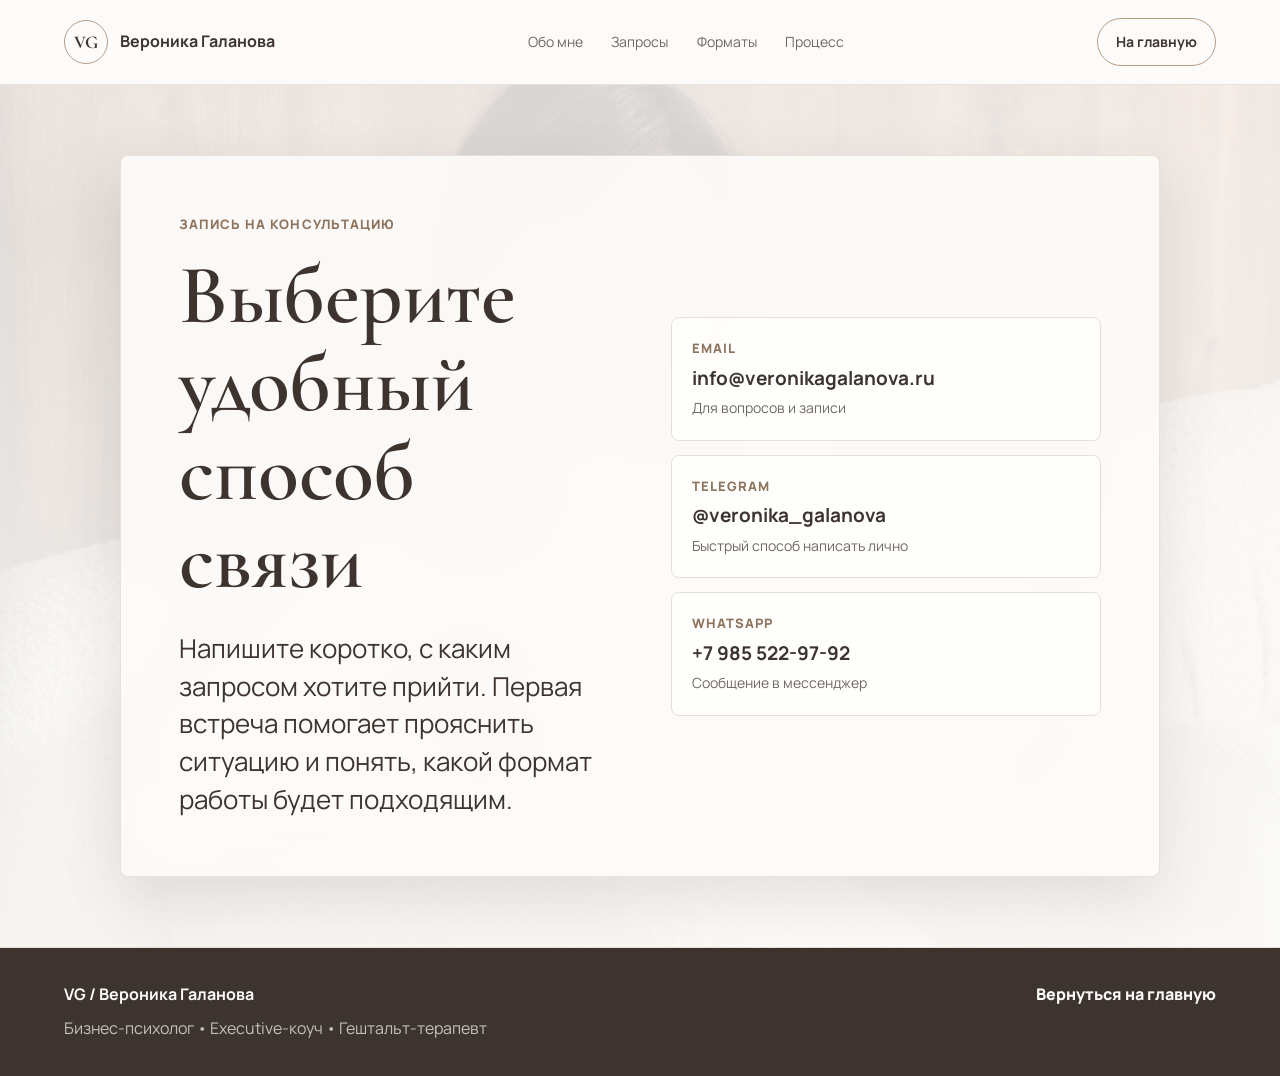
==== contacts.html @ 29ae73e6 "Add contact landing page" ====
<!doctype html>
<html lang="ru">
  <head>
    <meta charset="utf-8" />
    <meta name="viewport" content="width=device-width, initial-scale=1" />
    <meta
      name="description"
      content="Контакты Вероники Галановой: запись на консультацию через email, Telegram или WhatsApp."
    />
    <title>Записаться на консультацию | Вероника Галанова</title>
    <link rel="preconnect" href="https://fonts.googleapis.com" />
    <link rel="preconnect" href="https://fonts.gstatic.com" crossorigin />
    <link
      href="https://fonts.googleapis.com/css2?family=Cormorant+Garamond:wght@500;600;700&family=Manrope:wght@400;500;600;700&display=swap"
      rel="stylesheet"
    />
    <link rel="stylesheet" href="styles.css" />
  </head>
  <body>
    <header class="site-header">
      <a class="brand" href="index.html" aria-label="Вероника Галанова">
        <span class="brand-mark">VG</span>
        <span>Вероника Галанова</span>
      </a>
      <nav class="nav" aria-label="Основная навигация">
        <a href="index.html#about">Обо мне</a>
        <a href="index.html#requests">Запросы</a>
        <a href="index.html#formats">Форматы</a>
        <a href="index.html#process">Процесс</a>
      </nav>
      <a class="header-cta" href="index.html">На главную</a>
    </header>

    <main>
      <section class="contact-page">
        <div class="contact-panel">
          <div>
            <p class="eyebrow">Запись на консультацию</p>
            <h1>Выберите удобный способ связи</h1>
            <p class="hero-lead">
              Напишите коротко, с каким запросом хотите прийти. Первая встреча помогает
              прояснить ситуацию и понять, какой формат работы будет подходящим.
            </p>
          </div>

          <div class="contact-methods" aria-label="Способы связи">
            <a class="contact-method" href="mailto:info@veronikagalanova.ru" target="_blank" rel="noopener">
              <span>Email</span>
              <strong>info@veronikagalanova.ru</strong>
              <small>Для вопросов и записи</small>
            </a>
            <a class="contact-method" href="https://t.me/veronika_galanova" target="_blank" rel="noopener">
              <span>Telegram</span>
              <strong>@veronika_galanova</strong>
              <small>Быстрый способ написать лично</small>
            </a>
            <a class="contact-method" href="https://wa.me/79855229792" target="_blank" rel="noopener">
              <span>WhatsApp</span>
              <strong>+7 985 522-97-92</strong>
              <small>Сообщение в мессенджер</small>
            </a>
          </div>
        </div>
      </section>
    </main>

    <footer class="footer">
      <div>
        <strong>VG / Вероника Галанова</strong>
        <p>Бизнес-психолог • Executive-коуч • Гештальт-терапевт</p>
      </div>
      <a href="index.html">Вернуться на главную</a>
    </footer>
  </body>
</html>
---- styles.css ----
:root {
  --milk: #f7f5f2;
  --warm-white: #fcfbf9;
  --coffee: #b89c84;
  --coffee-dark: #8f745d;
  --chocolate: #3e342f;
  --graphite: #2b2b2b;
  --muted: #706964;
  --line: #e6ded7;
  --shadow: 0 22px 60px rgba(62, 52, 47, 0.12);
}

* {
  box-sizing: border-box;
}

html {
  scroll-behavior: smooth;
}

body {
  margin: 0;
  background: var(--warm-white);
  color: var(--graphite);
  font-family: "Manrope", Arial, sans-serif;
  line-height: 1.6;
}

img {
  display: block;
  max-width: 100%;
}

a {
  color: inherit;
  text-decoration: none;
}

.site-header {
  position: sticky;
  top: 0;
  z-index: 20;
  display: flex;
  align-items: center;
  justify-content: space-between;
  gap: 24px;
  padding: 18px clamp(20px, 5vw, 72px);
  background: rgba(252, 251, 249, 0.9);
  border-bottom: 1px solid rgba(230, 222, 215, 0.85);
  backdrop-filter: blur(18px);
}

.brand {
  display: inline-flex;
  align-items: center;
  gap: 12px;
  font-weight: 700;
  color: var(--chocolate);
  white-space: nowrap;
}

.brand-mark {
  display: grid;
  width: 44px;
  height: 44px;
  place-items: center;
  border: 1px solid var(--coffee);
  border-radius: 50%;
  font-family: "Cormorant Garamond", serif;
  font-size: 18px;
  letter-spacing: 0;
}

.nav {
  display: flex;
  align-items: center;
  gap: clamp(16px, 2.2vw, 34px);
  color: var(--muted);
  font-size: 14px;
}

.nav a,
.footer a {
  transition: color 0.2s ease;
}

.nav a:hover,
.footer a:hover {
  color: var(--coffee-dark);
}

.header-cta {
  padding: 12px 18px;
  border: 1px solid var(--coffee);
  border-radius: 999px;
  color: var(--chocolate);
  font-size: 14px;
  font-weight: 700;
  white-space: nowrap;
  transition: background 0.2s ease, color 0.2s ease;
}

.header-cta:hover {
  background: var(--chocolate);
  color: var(--warm-white);
}

.section {
  width: min(1180px, calc(100% - 40px));
  margin: 0 auto;
  padding: 88px 0;
}

.hero {
  display: grid;
  grid-template-columns: minmax(0, 1fr) minmax(360px, 520px);
  gap: clamp(36px, 6vw, 82px);
  align-items: center;
  min-height: calc(100vh - 82px);
  padding-top: 56px;
}

.eyebrow {
  margin: 0 0 16px;
  color: var(--coffee-dark);
  font-size: 13px;
  font-weight: 800;
  letter-spacing: 0.08em;
  text-transform: uppercase;
}

h1,
h2,
h3 {
  margin: 0;
  color: var(--chocolate);
  font-family: "Cormorant Garamond", Georgia, serif;
  line-height: 1.05;
  letter-spacing: 0;
}

h1 {
  max-width: 720px;
  font-size: clamp(58px, 8vw, 112px);
  font-weight: 600;
}

h2 {
  max-width: 780px;
  font-size: clamp(38px, 5vw, 64px);
  font-weight: 600;
}

h3 {
  font-size: 28px;
  font-weight: 600;
}

p {
  color: var(--muted);
}

.hero-lead {
  max-width: 640px;
  margin: 26px 0 0;
  color: var(--chocolate);
  font-size: clamp(19px, 2.3vw, 26px);
  line-height: 1.45;
}

.hero-actions,
.contact-actions {
  display: flex;
  flex-wrap: wrap;
  gap: 12px;
  margin-top: 34px;
}

.button {
  display: inline-flex;
  min-height: 52px;
  align-items: center;
  justify-content: center;
  border-radius: 999px;
  padding: 14px 22px;
  font-size: 15px;
  font-weight: 800;
  transition: transform 0.2s ease, background 0.2s ease, border-color 0.2s ease;
}

.button:hover {
  transform: translateY(-2px);
}

.button.primary {
  background: var(--chocolate);
  color: var(--warm-white);
}

.button.secondary {
  border: 1px solid var(--line);
  background: rgba(255, 255, 255, 0.54);
  color: var(--chocolate);
}

.directions {
  display: grid;
  grid-template-columns: repeat(2, minmax(0, 1fr));
  gap: 12px 18px;
  margin: 42px 0 0;
  padding: 0;
  list-style: none;
  color: var(--muted);
  font-size: 14px;
}

.directions li {
  position: relative;
  padding-left: 20px;
}

.directions li::before {
  position: absolute;
  top: 10px;
  left: 0;
  width: 7px;
  height: 7px;
  border-radius: 50%;
  background: var(--coffee);
  content: "";
}

.hero-photo,
.portrait-card,
.media-strip img {
  overflow: hidden;
  border-radius: 8px;
  background: var(--milk);
  box-shadow: var(--shadow);
}

.hero-photo img {
  width: 100%;
  height: min(72vh, 760px);
  object-fit: cover;
  object-position: 50% 45%;
}

.split {
  display: grid;
  grid-template-columns: minmax(320px, 430px) minmax(0, 1fr);
  gap: clamp(36px, 7vw, 90px);
  align-items: center;
}

.portrait-card img {
  width: 100%;
  height: 570px;
  object-fit: cover;
  object-position: center;
}

.portrait-card.wide img {
  object-position: center top;
}

.section-copy p {
  max-width: 690px;
  margin: 24px 0 0;
  font-size: 18px;
}

.section-heading {
  display: grid;
  gap: 0;
  margin-bottom: 38px;
}

.card-grid {
  display: grid;
  grid-template-columns: repeat(3, minmax(0, 1fr));
  gap: 16px;
}

.card,
.services article,
.steps article,
.faq details {
  border: 1px solid var(--line);
  border-radius: 8px;
  background: rgba(255, 255, 255, 0.66);
}

.card {
  min-height: 210px;
  padding: 28px;
}

.card p,
.services p,
.steps p {
  margin: 16px 0 0;
}

.muted {
  width: 100%;
  max-width: none;
  padding-right: max(20px, calc((100vw - 1180px) / 2));
  padding-left: max(20px, calc((100vw - 1180px) / 2));
  background: var(--milk);
}

.services {
  display: grid;
  grid-template-columns: repeat(4, minmax(0, 1fr));
  gap: 14px;
}

.services article {
  padding: 26px;
}

.services span,
.steps span {
  display: inline-flex;
  width: 38px;
  height: 38px;
  align-items: center;
  justify-content: center;
  margin-bottom: 26px;
  border-radius: 50%;
  background: #efe5dd;
  color: var(--coffee-dark);
  font-weight: 800;
}

.services h3,
.steps h3 {
  font-size: 25px;
}

.steps {
  display: grid;
  grid-template-columns: repeat(4, minmax(0, 1fr));
  gap: 16px;
}

.steps article {
  padding: 26px;
}

.expertise {
  grid-template-columns: minmax(0, 1fr) minmax(320px, 430px);
}

.trust-list {
  display: flex;
  flex-wrap: wrap;
  gap: 10px;
  margin-top: 30px;
}

.trust-list span {
  border: 1px solid var(--line);
  border-radius: 999px;
  padding: 10px 14px;
  color: var(--chocolate);
  font-size: 14px;
  font-weight: 700;
}

.media-strip {
  display: grid;
  grid-template-columns: minmax(320px, 480px) minmax(0, 1fr);
  gap: clamp(32px, 6vw, 76px);
  align-items: center;
  padding-top: 20px;
}

.media-strip img {
  width: 100%;
  height: 430px;
  object-fit: cover;
}

.media-strip p {
  max-width: 650px;
  font-size: 18px;
}

.faq {
  max-width: 900px;
}

.faq details {
  padding: 0 24px;
}

.faq details + details {
  margin-top: 12px;
}

.faq summary {
  cursor: pointer;
  padding: 22px 0;
  color: var(--chocolate);
  font-size: 18px;
  font-weight: 800;
}

.faq details p {
  margin: 0;
  padding: 0 0 22px;
}

.final-cta {
  max-width: 980px;
  text-align: center;
}

.final-cta h2 {
  margin: 0 auto;
}

.final-cta p {
  max-width: 650px;
  margin: 24px auto 0;
  font-size: 18px;
}

.contact-actions {
  justify-content: center;
}

.footer {
  display: flex;
  justify-content: space-between;
  gap: 24px;
  padding: 34px clamp(20px, 5vw, 72px);
  border-top: 1px solid var(--line);
  background: var(--chocolate);
  color: var(--warm-white);
}

.footer p {
  margin: 8px 0 0;
  color: rgba(252, 251, 249, 0.7);
}

.footer a {
  color: var(--warm-white);
  font-weight: 800;
}

.contact-page {
  display: grid;
  min-height: calc(100vh - 82px);
  place-items: center;
  padding: 70px 20px;
  background:
    linear-gradient(rgba(252, 251, 249, 0.84), rgba(252, 251, 249, 0.96)),
    url("assets/hero-white-sofa.jpeg") center / cover;
}

.contact-panel {
  display: grid;
  width: min(1040px, 100%);
  grid-template-columns: minmax(0, 1fr) minmax(320px, 430px);
  gap: clamp(32px, 6vw, 72px);
  align-items: center;
  border: 1px solid rgba(230, 222, 215, 0.9);
  border-radius: 8px;
  padding: clamp(28px, 5vw, 58px);
  background: rgba(252, 251, 249, 0.92);
  box-shadow: var(--shadow);
  backdrop-filter: blur(16px);
}

.contact-panel h1 {
  font-size: clamp(50px, 7vw, 84px);
}

.contact-methods {
  display: grid;
  gap: 14px;
}

.contact-method {
  display: grid;
  gap: 4px;
  border: 1px solid var(--line);
  border-radius: 8px;
  padding: 20px;
  background: rgba(255, 255, 255, 0.68);
  transition: transform 0.2s ease, border-color 0.2s ease, background 0.2s ease;
}

.contact-method:hover {
  transform: translateY(-2px);
  border-color: var(--coffee);
  background: var(--warm-white);
}

.contact-method span {
  color: var(--coffee-dark);
  font-size: 13px;
  font-weight: 800;
  letter-spacing: 0.08em;
  text-transform: uppercase;
}

.contact-method strong {
  color: var(--chocolate);
  font-size: 19px;
}

.contact-method small {
  color: var(--muted);
  font-size: 14px;
}

@media (max-width: 980px) {
  .site-header {
    align-items: flex-start;
    flex-wrap: wrap;
  }

  .nav {
    order: 3;
    width: 100%;
    overflow-x: auto;
    padding-bottom: 2px;
  }

  .hero,
  .split,
  .expertise,
  .contact-panel,
  .media-strip {
    grid-template-columns: 1fr;
  }

  .hero {
    min-height: auto;
  }

  .hero-photo {
    order: -1;
  }

  .hero-photo img {
    height: 620px;
  }

  .card-grid,
  .services,
  .steps {
    grid-template-columns: repeat(2, minmax(0, 1fr));
  }
}

@media (max-width: 640px) {
  .site-header {
    padding: 14px 18px;
  }

  .brand span:last-child,
  .header-cta {
    display: none;
  }

  .section {
    width: min(100% - 28px, 1180px);
    padding: 62px 0;
  }

  .muted {
    width: 100%;
    padding-right: 14px;
    padding-left: 14px;
  }

  h1 {
    font-size: 56px;
  }

  h2 {
    font-size: 39px;
  }

  .hero-photo img,
  .portrait-card img,
  .media-strip img {
    height: 460px;
  }

  .hero-actions,
  .contact-actions,
  .directions,
  .card-grid,
  .services,
  .steps {
    grid-template-columns: 1fr;
  }

  .button {
    width: 100%;
  }

  .card {
    min-height: 0;
    padding: 24px;
  }

  .footer {
    display: block;
  }

  .footer a {
    display: inline-flex;
    margin-top: 18px;
  }
}
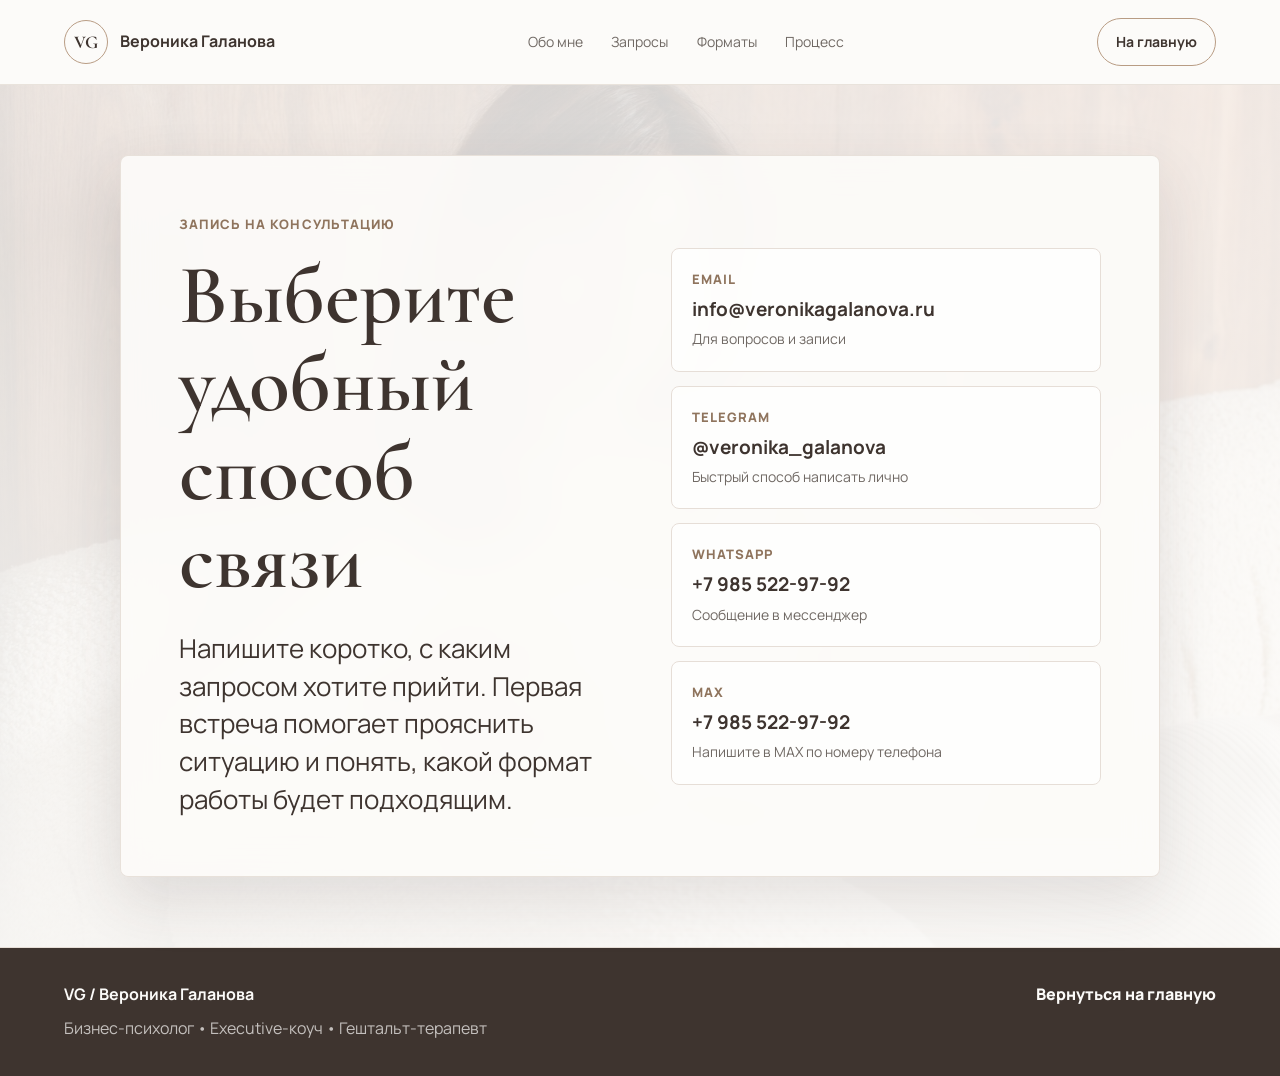
==== commit 7c224f0a: "Add MAX contact option" ====
--- a/contacts.html
+++ b/contacts.html
@@ -59,6 +59,11 @@
               <strong>+7 985 522-97-92</strong>
               <small>Сообщение в мессенджер</small>
             </a>
+            <a class="contact-method" href="https://max.ru/" target="_blank" rel="noopener">
+              <span>MAX</span>
+              <strong>+7 985 522-97-92</strong>
+              <small>Напишите в MAX по номеру телефона</small>
+            </a>
           </div>
         </div>
       </section>
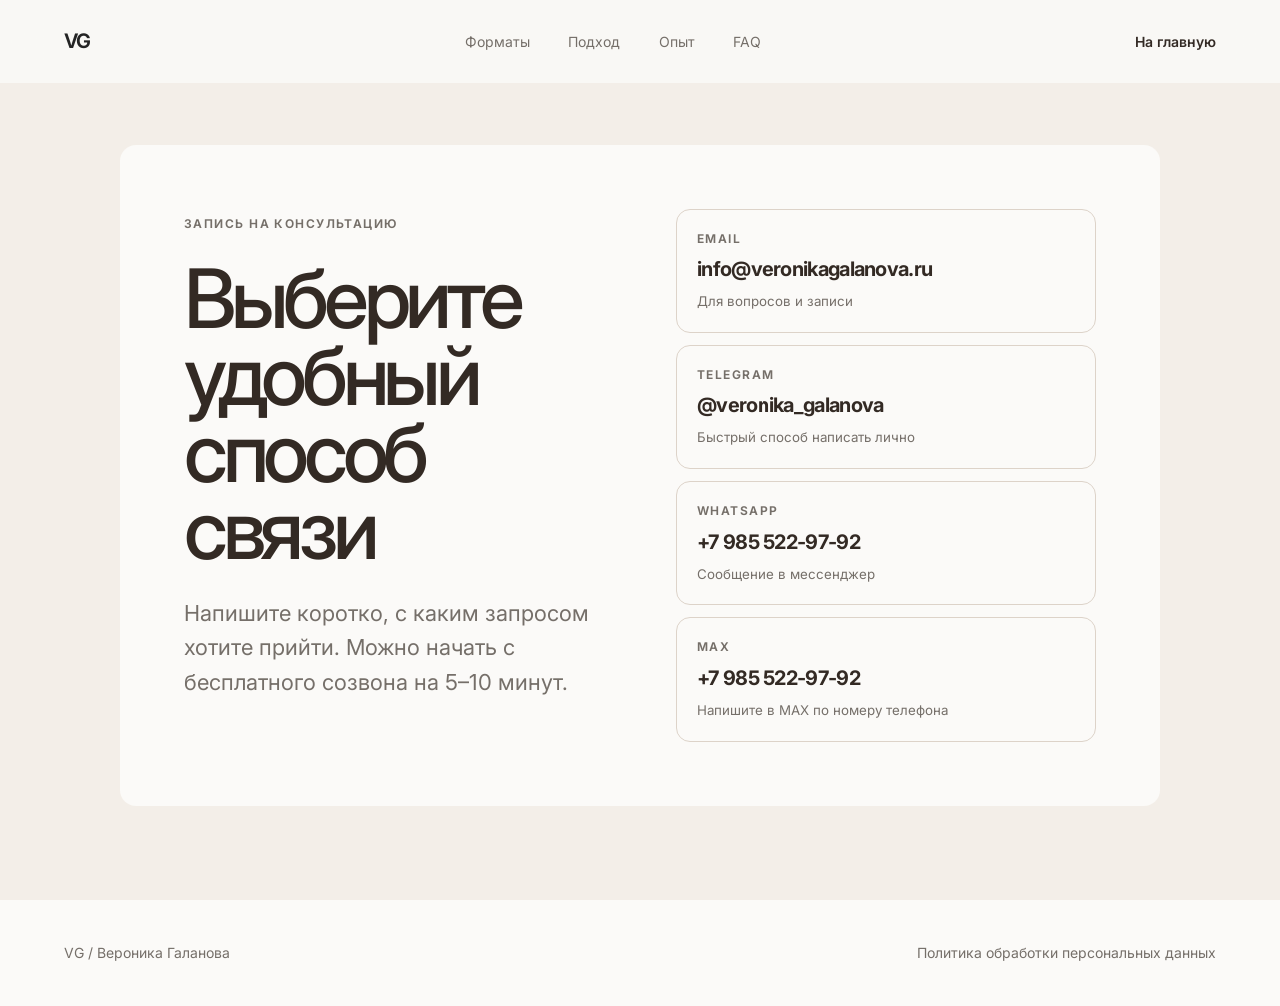
==== commit b4b1a646: "Redesign personal practice website" ====
--- a/contacts.html
+++ b/contacts.html
@@ -3,78 +3,61 @@
   <head>
     <meta charset="utf-8" />
     <meta name="viewport" content="width=device-width, initial-scale=1" />
-    <meta
-      name="description"
-      content="Контакты Вероники Галановой: запись на консультацию через email, Telegram или WhatsApp."
-    />
-    <title>Записаться на консультацию | Вероника Галанова</title>
+    <meta name="description" content="Запись на консультацию к Веронике Галановой." />
+    <title>Контакты | Вероника Галанова</title>
     <link rel="preconnect" href="https://fonts.googleapis.com" />
     <link rel="preconnect" href="https://fonts.gstatic.com" crossorigin />
-    <link
-      href="https://fonts.googleapis.com/css2?family=Cormorant+Garamond:wght@500;600;700&family=Manrope:wght@400;500;600;700&display=swap"
-      rel="stylesheet"
-    />
+    <link href="https://fonts.googleapis.com/css2?family=Inter:wght@400;450;500;600;700&display=swap" rel="stylesheet" />
     <link rel="stylesheet" href="styles.css" />
   </head>
   <body>
     <header class="site-header">
-      <a class="brand" href="index.html" aria-label="Вероника Галанова">
-        <span class="brand-mark">VG</span>
-        <span>Вероника Галанова</span>
-      </a>
-      <nav class="nav" aria-label="Основная навигация">
-        <a href="index.html#about">Обо мне</a>
-        <a href="index.html#requests">Запросы</a>
+      <a class="logo" href="index.html" aria-label="Вероника Галанова">VG</a>
+      <nav class="nav" aria-label="Навигация">
         <a href="index.html#formats">Форматы</a>
-        <a href="index.html#process">Процесс</a>
+        <a href="index.html#approach">Подход</a>
+        <a href="index.html#experience">Опыт</a>
+        <a href="index.html#faq">FAQ</a>
       </nav>
-      <a class="header-cta" href="index.html">На главную</a>
+      <a class="small-link" href="index.html">На главную</a>
     </header>
 
-    <main>
-      <section class="contact-page">
-        <div class="contact-panel">
-          <div>
-            <p class="eyebrow">Запись на консультацию</p>
-            <h1>Выберите удобный способ связи</h1>
-            <p class="hero-lead">
-              Напишите коротко, с каким запросом хотите прийти. Первая встреча помогает
-              прояснить ситуацию и понять, какой формат работы будет подходящим.
-            </p>
-          </div>
+    <main class="contact-page">
+      <section class="contact-panel">
+        <div>
+          <p class="overline">Запись на консультацию</p>
+          <h1>Выберите удобный способ связи</h1>
+          <p class="lead">Напишите коротко, с каким запросом хотите прийти. Можно начать с бесплатного созвона на 5–10 минут.</p>
+        </div>
 
-          <div class="contact-methods" aria-label="Способы связи">
-            <a class="contact-method" href="mailto:info@veronikagalanova.ru" target="_blank" rel="noopener">
-              <span>Email</span>
-              <strong>info@veronikagalanova.ru</strong>
-              <small>Для вопросов и записи</small>
-            </a>
-            <a class="contact-method" href="https://t.me/veronika_galanova" target="_blank" rel="noopener">
-              <span>Telegram</span>
-              <strong>@veronika_galanova</strong>
-              <small>Быстрый способ написать лично</small>
-            </a>
-            <a class="contact-method" href="https://wa.me/79855229792" target="_blank" rel="noopener">
-              <span>WhatsApp</span>
-              <strong>+7 985 522-97-92</strong>
-              <small>Сообщение в мессенджер</small>
-            </a>
-            <a class="contact-method" href="https://max.ru/" target="_blank" rel="noopener">
-              <span>MAX</span>
-              <strong>+7 985 522-97-92</strong>
-              <small>Напишите в MAX по номеру телефона</small>
-            </a>
-          </div>
+        <div class="contact-methods" aria-label="Способы связи">
+          <a class="contact-method" href="mailto:info@veronikagalanova.ru" target="_blank" rel="noopener">
+            <span>Email</span>
+            <strong>info@veronikagalanova.ru</strong>
+            <small>Для вопросов и записи</small>
+          </a>
+          <a class="contact-method" href="https://t.me/veronika_galanova" target="_blank" rel="noopener">
+            <span>Telegram</span>
+            <strong>@veronika_galanova</strong>
+            <small>Быстрый способ написать лично</small>
+          </a>
+          <a class="contact-method" href="https://wa.me/79855229792" target="_blank" rel="noopener">
+            <span>WhatsApp</span>
+            <strong>+7 985 522-97-92</strong>
+            <small>Сообщение в мессенджер</small>
+          </a>
+          <a class="contact-method" href="https://max.ru/" target="_blank" rel="noopener">
+            <span>MAX</span>
+            <strong>+7 985 522-97-92</strong>
+            <small>Напишите в MAX по номеру телефона</small>
+          </a>
         </div>
       </section>
     </main>
 
     <footer class="footer">
-      <div>
-        <strong>VG / Вероника Галанова</strong>
-        <p>Бизнес-психолог • Executive-коуч • Гештальт-терапевт</p>
-      </div>
-      <a href="index.html">Вернуться на главную</a>
+      <div>VG / Вероника Галанова</div>
+      <a href="privacy.html">Политика обработки персональных данных</a>
     </footer>
   </body>
 </html>
--- a/styles.css
+++ b/styles.css
@@ -1,13 +1,13 @@
 :root {
-  --milk: #f7f5f2;
-  --warm-white: #fcfbf9;
-  --coffee: #b89c84;
-  --coffee-dark: #8f745d;
-  --chocolate: #3e342f;
-  --graphite: #2b2b2b;
-  --muted: #706964;
-  --line: #e6ded7;
-  --shadow: 0 22px 60px rgba(62, 52, 47, 0.12);
+  --white: #fbfaf8;
+  --milk: #f3eee8;
+  --beige: #e8ddd2;
+  --sand: #c9b7a5;
+  --brown: #332a24;
+  --graphite: #242424;
+  --muted: #756f69;
+  --line: #ddd3c9;
+  --radius: 16px;
 }
 
 * {
@@ -20,10 +20,11 @@
 
 body {
   margin: 0;
-  background: var(--warm-white);
+  background: var(--white);
   color: var(--graphite);
-  font-family: "Manrope", Arial, sans-serif;
-  line-height: 1.6;
+  font-family: Inter, Helvetica, Arial, sans-serif;
+  font-size: 16px;
+  line-height: 1.55;
 }
 
 img {
@@ -36,588 +37,735 @@
   text-decoration: none;
 }
 
+button,
+input,
+textarea {
+  font: inherit;
+}
+
 .site-header {
-  position: sticky;
+  position: fixed;
   top: 0;
-  z-index: 20;
+  right: 0;
+  left: 0;
+  z-index: 10;
   display: flex;
   align-items: center;
   justify-content: space-between;
-  gap: 24px;
-  padding: 18px clamp(20px, 5vw, 72px);
-  background: rgba(252, 251, 249, 0.9);
-  border-bottom: 1px solid rgba(230, 222, 215, 0.85);
+  gap: 28px;
+  padding: 26px clamp(22px, 5vw, 72px);
+  background: rgba(251, 250, 248, 0.82);
   backdrop-filter: blur(18px);
 }
 
-.brand {
-  display: inline-flex;
-  align-items: center;
-  gap: 12px;
-  font-weight: 700;
-  color: var(--chocolate);
-  white-space: nowrap;
-}
-
-.brand-mark {
-  display: grid;
-  width: 44px;
-  height: 44px;
-  place-items: center;
-  border: 1px solid var(--coffee);
-  border-radius: 50%;
-  font-family: "Cormorant Garamond", serif;
-  font-size: 18px;
-  letter-spacing: 0;
+.logo {
+  font-size: 20px;
+  font-weight: 650;
+  letter-spacing: -0.03em;
 }
 
 .nav {
   display: flex;
+  gap: clamp(18px, 3vw, 40px);
+  color: var(--muted);
+  font-size: 14px;
+}
+
+.nav a,
+.small-link,
+.footer a,
+.text-button {
+  transition: color 0.2s ease;
+}
+
+.nav a:hover,
+.small-link:hover,
+.footer a:hover,
+.text-button:hover {
+  color: var(--brown);
+}
+
+.small-link,
+.text-button {
+  color: var(--brown);
+  font-size: 14px;
+  font-weight: 600;
+}
+
+.screen {
+  width: min(1200px, calc(100% - 44px));
+  margin: 0 auto;
+  padding: clamp(120px, 14vw, 178px) 0;
+}
+
+.hero {
+  display: grid;
+  min-height: 100vh;
+  grid-template-columns: minmax(0, 0.92fr) minmax(360px, 520px);
+  gap: clamp(44px, 8vw, 110px);
   align-items: center;
-  gap: clamp(16px, 2.2vw, 34px);
-  color: var(--muted);
-  font-size: 14px;
-}
-
-.nav a,
-.footer a {
-  transition: color 0.2s ease;
-}
-
-.nav a:hover,
-.footer a:hover {
-  color: var(--coffee-dark);
-}
-
-.header-cta {
-  padding: 12px 18px;
-  border: 1px solid var(--coffee);
-  border-radius: 999px;
-  color: var(--chocolate);
-  font-size: 14px;
-  font-weight: 700;
-  white-space: nowrap;
-  transition: background 0.2s ease, color 0.2s ease;
-}
-
-.header-cta:hover {
-  background: var(--chocolate);
-  color: var(--warm-white);
-}
-
-.section {
-  width: min(1180px, calc(100% - 40px));
-  margin: 0 auto;
-  padding: 88px 0;
-}
-
-.hero {
-  display: grid;
-  grid-template-columns: minmax(0, 1fr) minmax(360px, 520px);
-  gap: clamp(36px, 6vw, 82px);
-  align-items: center;
-  min-height: calc(100vh - 82px);
-  padding-top: 56px;
-}
-
-.eyebrow {
-  margin: 0 0 16px;
-  color: var(--coffee-dark);
-  font-size: 13px;
-  font-weight: 800;
-  letter-spacing: 0.08em;
+  padding-top: 118px;
+}
+
+.overline {
+  margin: 0 0 26px;
+  color: var(--muted);
+  font-size: 12px;
+  font-weight: 650;
+  letter-spacing: 0.12em;
   text-transform: uppercase;
 }
 
 h1,
 h2,
-h3 {
-  margin: 0;
-  color: var(--chocolate);
-  font-family: "Cormorant Garamond", Georgia, serif;
-  line-height: 1.05;
-  letter-spacing: 0;
+h3,
+h4,
+p {
+  margin-top: 0;
 }
 
 h1 {
-  max-width: 720px;
-  font-size: clamp(58px, 8vw, 112px);
-  font-weight: 600;
-}
-
-h2 {
-  max-width: 780px;
-  font-size: clamp(38px, 5vw, 64px);
-  font-weight: 600;
-}
-
-h3 {
-  font-size: 28px;
-  font-weight: 600;
-}
-
-p {
-  color: var(--muted);
-}
-
+  margin-bottom: 28px;
+  color: var(--brown);
+  font-size: clamp(56px, 8vw, 112px);
+  font-weight: 500;
+  letter-spacing: -0.065em;
+  line-height: 0.94;
+}
+
+.roles {
+  margin-bottom: 34px;
+  color: var(--graphite);
+  font-size: clamp(24px, 3vw, 38px);
+  font-weight: 450;
+  letter-spacing: -0.04em;
+  line-height: 1.12;
+}
+
+.lead,
 .hero-lead {
-  max-width: 640px;
-  margin: 26px 0 0;
-  color: var(--chocolate);
-  font-size: clamp(19px, 2.3vw, 26px);
-  line-height: 1.45;
-}
-
-.hero-actions,
-.contact-actions {
-  display: flex;
-  flex-wrap: wrap;
-  gap: 12px;
-  margin-top: 34px;
+  max-width: 650px;
+  margin-bottom: 36px;
+  color: var(--muted);
+  font-size: clamp(18px, 2vw, 22px);
+  line-height: 1.55;
 }
 
 .button {
   display: inline-flex;
-  min-height: 52px;
+  min-height: 54px;
   align-items: center;
   justify-content: center;
+  border: 1px solid var(--brown);
   border-radius: 999px;
-  padding: 14px 22px;
-  font-size: 15px;
-  font-weight: 800;
-  transition: transform 0.2s ease, background 0.2s ease, border-color 0.2s ease;
+  padding: 15px 28px;
+  background: var(--brown);
+  color: var(--white);
+  font-weight: 600;
+  transition: transform 0.2s ease, background 0.2s ease, color 0.2s ease;
 }
 
 .button:hover {
   transform: translateY(-2px);
-}
-
-.button.primary {
-  background: var(--chocolate);
-  color: var(--warm-white);
-}
-
-.button.secondary {
-  border: 1px solid var(--line);
-  background: rgba(255, 255, 255, 0.54);
-  color: var(--chocolate);
-}
-
-.directions {
-  display: grid;
-  grid-template-columns: repeat(2, minmax(0, 1fr));
-  gap: 12px 18px;
-  margin: 42px 0 0;
-  padding: 0;
-  list-style: none;
-  color: var(--muted);
-  font-size: 14px;
-}
-
-.directions li {
+  background: transparent;
+  color: var(--brown);
+}
+
+.hero-image {
   position: relative;
-  padding-left: 20px;
-}
-
-.directions li::before {
-  position: absolute;
-  top: 10px;
-  left: 0;
-  width: 7px;
-  height: 7px;
-  border-radius: 50%;
-  background: var(--coffee);
-  content: "";
-}
-
-.hero-photo,
-.portrait-card,
-.media-strip img {
-  overflow: hidden;
-  border-radius: 8px;
-  background: var(--milk);
-  box-shadow: var(--shadow);
-}
-
-.hero-photo img {
+  margin: 0;
+}
+
+.hero-image img {
   width: 100%;
-  height: min(72vh, 760px);
-  object-fit: cover;
-  object-position: 50% 45%;
-}
-
-.split {
-  display: grid;
-  grid-template-columns: minmax(320px, 430px) minmax(0, 1fr);
-  gap: clamp(36px, 7vw, 90px);
-  align-items: center;
-}
-
-.portrait-card img {
-  width: 100%;
-  height: 570px;
+  height: min(78vh, 760px);
+  border-radius: var(--radius);
   object-fit: cover;
   object-position: center;
 }
 
-.portrait-card.wide img {
-  object-position: center top;
-}
-
-.section-copy p {
-  max-width: 690px;
-  margin: 24px 0 0;
-  font-size: 18px;
-}
-
-.section-heading {
+.hero-image figcaption {
+  position: absolute;
+  right: 24px;
+  bottom: 24px;
+  max-width: 230px;
+  border-radius: 999px;
+  padding: 12px 18px;
+  background: rgba(251, 250, 248, 0.82);
+  color: var(--brown);
+  font-size: 14px;
+  backdrop-filter: blur(14px);
+}
+
+.intro-cards {
+  display: grid;
+  grid-template-columns: repeat(3, minmax(0, 1fr));
+  gap: 18px;
+}
+
+.quiet-card {
+  min-height: 350px;
+  border: 1px solid var(--line);
+  border-radius: var(--radius);
+  padding: clamp(28px, 4vw, 44px);
+  background: #fffdfb;
+}
+
+.quiet-card h2 {
+  margin-bottom: 28px;
+  color: var(--brown);
+  font-size: 28px;
+  font-weight: 500;
+  letter-spacing: -0.04em;
+  line-height: 1.12;
+}
+
+.quiet-card p,
+.format-copy p,
+.two-columns p,
+.wide-text,
+.education-list p,
+.faq p {
+  color: var(--muted);
+}
+
+.narrow {
+  max-width: 920px;
+}
+
+.section-title {
+  max-width: 780px;
+  margin-bottom: clamp(42px, 6vw, 72px);
+  color: var(--brown);
+  font-size: clamp(36px, 5vw, 68px);
+  font-weight: 500;
+  letter-spacing: -0.06em;
+  line-height: 1.02;
+}
+
+.timeline {
   display: grid;
   gap: 0;
-  margin-bottom: 38px;
-}
-
-.card-grid {
-  display: grid;
-  grid-template-columns: repeat(3, minmax(0, 1fr));
-  gap: 16px;
-}
-
-.card,
-.services article,
-.steps article,
-.faq details {
-  border: 1px solid var(--line);
-  border-radius: 8px;
-  background: rgba(255, 255, 255, 0.66);
-}
-
-.card {
-  min-height: 210px;
-  padding: 28px;
-}
-
-.card p,
-.services p,
-.steps p {
-  margin: 16px 0 0;
-}
-
-.muted {
-  width: 100%;
-  max-width: none;
-  padding-right: max(20px, calc((100vw - 1180px) / 2));
-  padding-left: max(20px, calc((100vw - 1180px) / 2));
-  background: var(--milk);
-}
-
-.services {
+  margin-bottom: 42px;
+}
+
+.timeline-item {
+  display: grid;
+  grid-template-columns: 82px minmax(0, 1fr);
+  gap: 28px;
+  padding: 36px 0;
+}
+
+.timeline-item + .timeline-item {
+  border-top: 1px solid var(--line);
+}
+
+.timeline-item span {
+  color: var(--sand);
+  font-size: 13px;
+  font-weight: 650;
+}
+
+.timeline h3,
+.tab-panel h3 {
+  margin-bottom: 8px;
+  color: var(--brown);
+  font-size: clamp(28px, 3vw, 42px);
+  font-weight: 500;
+  letter-spacing: -0.05em;
+  line-height: 1.06;
+}
+
+.meta,
+.price {
+  color: var(--brown);
+  font-weight: 600;
+}
+
+.tabs {
   display: grid;
   grid-template-columns: repeat(4, minmax(0, 1fr));
-  gap: 14px;
-}
-
-.services article {
-  padding: 26px;
-}
-
-.services span,
-.steps span {
-  display: inline-flex;
-  width: 38px;
-  height: 38px;
-  align-items: center;
-  justify-content: center;
-  margin-bottom: 26px;
-  border-radius: 50%;
-  background: #efe5dd;
-  color: var(--coffee-dark);
-  font-weight: 800;
-}
-
-.services h3,
-.steps h3 {
-  font-size: 25px;
-}
-
-.steps {
-  display: grid;
-  grid-template-columns: repeat(4, minmax(0, 1fr));
-  gap: 16px;
-}
-
-.steps article {
-  padding: 26px;
-}
-
-.expertise {
-  grid-template-columns: minmax(0, 1fr) minmax(320px, 430px);
-}
-
-.trust-list {
-  display: flex;
-  flex-wrap: wrap;
   gap: 10px;
-  margin-top: 30px;
-}
-
-.trust-list span {
+  margin-bottom: 24px;
+}
+
+.tab {
+  cursor: pointer;
   border: 1px solid var(--line);
   border-radius: 999px;
-  padding: 10px 14px;
-  color: var(--chocolate);
+  padding: 14px 18px;
+  background: transparent;
+  color: var(--muted);
+  text-align: center;
+  transition: background 0.2s ease, color 0.2s ease, border-color 0.2s ease;
+}
+
+.tab.active {
+  border-color: var(--brown);
+  background: var(--brown);
+  color: var(--white);
+}
+
+.tab-panels {
+  border: 1px solid var(--line);
+  border-radius: var(--radius);
+  background: #fffdfb;
+}
+
+.tab-panel {
+  display: none;
+  grid-template-columns: minmax(0, 0.82fr) minmax(300px, 0.9fr);
+  gap: clamp(36px, 7vw, 86px);
+  padding: clamp(30px, 5vw, 62px);
+  animation: fadeUp 0.32s ease both;
+}
+
+.tab-panel.active {
+  display: grid;
+}
+
+.format-subtitle {
+  color: var(--brown) !important;
+  font-weight: 600;
+}
+
+.tab-panel h4 {
+  margin-bottom: 18px;
+  color: var(--brown);
+  font-size: 16px;
+  font-weight: 650;
+}
+
+.clean-list,
+.two-column-list {
+  margin: 0 0 30px;
+  padding-left: 20px;
+  color: var(--muted);
+}
+
+.two-column-list {
+  columns: 2;
+  column-gap: 32px;
+}
+
+.mini-grid,
+.compact-grid {
+  display: grid;
+  gap: 10px;
+  margin-bottom: 30px;
+}
+
+.mini-grid {
+  grid-template-columns: repeat(2, minmax(0, 1fr));
+}
+
+.mini-grid div,
+.compact-grid span {
+  border: 1px solid var(--line);
+  border-radius: 12px;
+  padding: 18px;
+}
+
+.mini-grid strong {
+  display: block;
+  margin-bottom: 8px;
+  color: var(--brown);
+}
+
+.mini-grid span {
+  color: var(--muted);
   font-size: 14px;
-  font-weight: 700;
-}
-
-.media-strip {
-  display: grid;
-  grid-template-columns: minmax(320px, 480px) minmax(0, 1fr);
-  gap: clamp(32px, 6vw, 76px);
+}
+
+.compact-grid {
+  grid-template-columns: repeat(3, minmax(0, 1fr));
+}
+
+.compact-grid span {
+  color: var(--muted);
+}
+
+.two-columns {
+  display: grid;
+  grid-template-columns: minmax(0, 0.9fr) minmax(320px, 0.7fr);
+  gap: clamp(44px, 8vw, 110px);
+  align-items: start;
+}
+
+.principles {
+  display: grid;
+  gap: 0;
+  padding-top: 18px;
+}
+
+.principles span,
+.education-list div,
+.faq details,
+.contact-lines a {
+  border-top: 1px solid var(--line);
+}
+
+.principles span {
+  padding: 26px 0;
+  color: var(--brown);
+  font-size: 22px;
+  font-weight: 500;
+  letter-spacing: -0.035em;
+}
+
+.figures {
+  display: grid;
+  gap: 42px;
+}
+
+.figures strong {
+  display: block;
+  color: var(--brown);
+  font-size: clamp(62px, 9vw, 118px);
+  font-weight: 450;
+  letter-spacing: -0.08em;
+  line-height: 0.9;
+}
+
+.figures span {
+  display: block;
+  max-width: 220px;
+  margin-top: 18px;
+  color: var(--muted);
+}
+
+.education-list {
+  display: grid;
+}
+
+.education-list div {
+  display: grid;
+  grid-template-columns: 240px minmax(0, 1fr);
+  gap: 28px;
+  padding: 30px 0;
+}
+
+.education-list span {
+  color: var(--brown);
+  font-weight: 650;
+}
+
+.pause {
+  display: grid;
+  grid-template-columns: minmax(320px, 500px) minmax(0, 1fr);
+  gap: clamp(42px, 8vw, 100px);
   align-items: center;
-  padding-top: 20px;
-}
-
-.media-strip img {
+}
+
+.pause img,
+.contact-section img {
   width: 100%;
-  height: 430px;
+  height: 640px;
+  border-radius: var(--radius);
   object-fit: cover;
 }
 
-.media-strip p {
-  max-width: 650px;
-  font-size: 18px;
+.pause p {
+  max-width: 560px;
+  color: var(--brown);
+  font-size: clamp(28px, 4vw, 52px);
+  letter-spacing: -0.06em;
+  line-height: 1.08;
+}
+
+.wide-text {
+  max-width: 760px;
+  margin-bottom: 42px;
+  font-size: 20px;
+}
+
+.documents {
+  display: grid;
+  grid-template-columns: repeat(3, minmax(0, 1fr));
+  gap: 14px;
+}
+
+.documents button {
+  cursor: pointer;
+  min-height: 180px;
+  border: 1px solid var(--line);
+  border-radius: var(--radius);
+  padding: 24px;
+  background: #fffdfb;
+  color: var(--brown);
+  text-align: left;
+  transition: transform 0.2s ease, border-color 0.2s ease;
+}
+
+.documents button:hover {
+  transform: translateY(-2px);
+  border-color: var(--sand);
 }
 
 .faq {
-  max-width: 900px;
+  max-width: 920px;
 }
 
 .faq details {
-  padding: 0 24px;
-}
-
-.faq details + details {
-  margin-top: 12px;
+  padding: 0;
 }
 
 .faq summary {
   cursor: pointer;
-  padding: 22px 0;
-  color: var(--chocolate);
-  font-size: 18px;
-  font-weight: 800;
-}
-
-.faq details p {
-  margin: 0;
-  padding: 0 0 22px;
-}
-
-.final-cta {
-  max-width: 980px;
-  text-align: center;
-}
-
-.final-cta h2 {
-  margin: 0 auto;
-}
-
-.final-cta p {
-  max-width: 650px;
-  margin: 24px auto 0;
-  font-size: 18px;
-}
-
-.contact-actions {
-  justify-content: center;
+  padding: 28px 0;
+  color: var(--brown);
+  font-size: 22px;
+  font-weight: 500;
+  letter-spacing: -0.035em;
+}
+
+.faq p {
+  max-width: 680px;
+  margin-bottom: 30px;
+}
+
+.contact-section {
+  display: grid;
+  grid-template-columns: minmax(0, 0.86fr) minmax(320px, 430px);
+  gap: clamp(42px, 8vw, 104px);
+  align-items: center;
+}
+
+.contact-lines {
+  display: grid;
+  margin-bottom: 34px;
+}
+
+.contact-lines a {
+  padding: 20px 0;
+  color: var(--brown);
+  font-size: 20px;
+  letter-spacing: -0.035em;
 }
 
 .footer {
   display: flex;
   justify-content: space-between;
   gap: 24px;
-  padding: 34px clamp(20px, 5vw, 72px);
-  border-top: 1px solid var(--line);
-  background: var(--chocolate);
-  color: var(--warm-white);
-}
-
-.footer p {
-  margin: 8px 0 0;
-  color: rgba(252, 251, 249, 0.7);
-}
-
-.footer a {
-  color: var(--warm-white);
-  font-weight: 800;
+  padding: 42px clamp(22px, 5vw, 72px);
+  color: var(--muted);
+  font-size: 14px;
+}
+
+.modal {
+  position: fixed;
+  inset: 0;
+  z-index: 20;
+  display: none;
+  place-items: center;
+  padding: 20px;
+  background: rgba(36, 36, 36, 0.42);
+}
+
+.modal.open {
+  display: grid;
+}
+
+.modal-card {
+  width: min(560px, 100%);
+  border-radius: var(--radius);
+  padding: 28px;
+  background: var(--white);
+}
+
+.modal-close {
+  cursor: pointer;
+  border: 0;
+  padding: 0;
+  background: transparent;
+  color: var(--muted);
+  font-size: 14px;
+}
+
+.modal-card p {
+  margin: 26px 0 0;
+  color: var(--brown);
+  font-size: 22px;
+  letter-spacing: -0.035em;
 }
 
 .contact-page {
   display: grid;
-  min-height: calc(100vh - 82px);
+  min-height: 100vh;
   place-items: center;
-  padding: 70px 20px;
-  background:
-    linear-gradient(rgba(252, 251, 249, 0.84), rgba(252, 251, 249, 0.96)),
-    url("assets/hero-white-sofa.jpeg") center / cover;
+  padding: 120px 22px 70px;
+  background: var(--milk);
 }
 
 .contact-panel {
   display: grid;
   width: min(1040px, 100%);
-  grid-template-columns: minmax(0, 1fr) minmax(320px, 430px);
-  gap: clamp(32px, 6vw, 72px);
+  grid-template-columns: minmax(0, 1fr) minmax(320px, 420px);
+  gap: clamp(36px, 7vw, 86px);
   align-items: center;
-  border: 1px solid rgba(230, 222, 215, 0.9);
-  border-radius: 8px;
-  padding: clamp(28px, 5vw, 58px);
-  background: rgba(252, 251, 249, 0.92);
-  box-shadow: var(--shadow);
-  backdrop-filter: blur(16px);
+  border-radius: var(--radius);
+  padding: clamp(30px, 5vw, 64px);
+  background: var(--white);
 }
 
 .contact-panel h1 {
-  font-size: clamp(50px, 7vw, 84px);
+  font-size: clamp(44px, 7vw, 82px);
 }
 
 .contact-methods {
   display: grid;
-  gap: 14px;
+  gap: 12px;
 }
 
 .contact-method {
   display: grid;
-  gap: 4px;
+  gap: 6px;
   border: 1px solid var(--line);
-  border-radius: 8px;
+  border-radius: 14px;
   padding: 20px;
-  background: rgba(255, 255, 255, 0.68);
-  transition: transform 0.2s ease, border-color 0.2s ease, background 0.2s ease;
+  transition: transform 0.2s ease, border-color 0.2s ease;
 }
 
 .contact-method:hover {
   transform: translateY(-2px);
-  border-color: var(--coffee);
-  background: var(--warm-white);
+  border-color: var(--sand);
 }
 
 .contact-method span {
-  color: var(--coffee-dark);
-  font-size: 13px;
-  font-weight: 800;
-  letter-spacing: 0.08em;
+  color: var(--muted);
+  font-size: 12px;
+  font-weight: 650;
+  letter-spacing: 0.12em;
   text-transform: uppercase;
 }
 
 .contact-method strong {
-  color: var(--chocolate);
-  font-size: 19px;
+  color: var(--brown);
+  font-size: 20px;
+  letter-spacing: -0.035em;
 }
 
 .contact-method small {
   color: var(--muted);
-  font-size: 14px;
+}
+
+.policy {
+  width: min(860px, calc(100% - 44px));
+  margin: 0 auto;
+  padding: 140px 0 100px;
+}
+
+.policy h1 {
+  font-size: clamp(42px, 6vw, 78px);
+}
+
+.policy h2 {
+  margin-top: 42px;
+  color: var(--brown);
+  font-size: 24px;
+  font-weight: 550;
+  letter-spacing: -0.04em;
+}
+
+.policy p,
+.policy li {
+  color: var(--muted);
+}
+
+.reveal {
+  opacity: 0;
+  transform: translateY(18px);
+  animation: fadeUp 0.72s ease forwards;
+}
+
+@keyframes fadeUp {
+  to {
+    opacity: 1;
+    transform: translateY(0);
+  }
 }
 
 @media (max-width: 980px) {
   .site-header {
-    align-items: flex-start;
-    flex-wrap: wrap;
+    position: sticky;
   }
 
   .nav {
-    order: 3;
-    width: 100%;
-    overflow-x: auto;
-    padding-bottom: 2px;
+    display: none;
   }
 
   .hero,
-  .split,
-  .expertise,
-  .contact-panel,
-  .media-strip {
+  .intro-cards,
+  .tab-panel,
+  .two-columns,
+  .pause,
+  .contact-section,
+  .contact-panel {
     grid-template-columns: 1fr;
   }
 
+  .hero-image {
+    order: -1;
+  }
+
+  .tabs {
+    grid-template-columns: 1fr 1fr;
+  }
+
+  .documents,
+  .compact-grid,
+  .mini-grid {
+    grid-template-columns: 1fr;
+  }
+}
+
+@media (max-width: 640px) {
+  .screen {
+    width: min(100% - 30px, 1200px);
+    padding: 88px 0;
+  }
+
   .hero {
-    min-height: auto;
-  }
-
-  .hero-photo {
-    order: -1;
-  }
-
-  .hero-photo img {
-    height: 620px;
-  }
-
-  .card-grid,
-  .services,
-  .steps {
-    grid-template-columns: repeat(2, minmax(0, 1fr));
-  }
-}
-
-@media (max-width: 640px) {
-  .site-header {
-    padding: 14px 18px;
-  }
-
-  .brand span:last-child,
-  .header-cta {
-    display: none;
-  }
-
-  .section {
-    width: min(100% - 28px, 1180px);
-    padding: 62px 0;
-  }
-
-  .muted {
-    width: 100%;
-    padding-right: 14px;
-    padding-left: 14px;
+    padding-top: 38px;
   }
 
   h1 {
-    font-size: 56px;
-  }
-
-  h2 {
-    font-size: 39px;
-  }
-
-  .hero-photo img,
-  .portrait-card img,
-  .media-strip img {
-    height: 460px;
-  }
-
-  .hero-actions,
-  .contact-actions,
-  .directions,
-  .card-grid,
-  .services,
-  .steps {
+    font-size: 52px;
+  }
+
+  .section-title {
+    font-size: 36px;
+  }
+
+  .hero-image img,
+  .pause img,
+  .contact-section img {
+    height: 480px;
+  }
+
+  .intro-cards {
+    gap: 12px;
+  }
+
+  .quiet-card {
+    min-height: 0;
+  }
+
+  .timeline-item,
+  .education-list div {
     grid-template-columns: 1fr;
-  }
-
-  .button {
-    width: 100%;
-  }
-
-  .card {
-    min-height: 0;
-    padding: 24px;
+    gap: 8px;
+  }
+
+  .tabs {
+    grid-template-columns: 1fr;
+  }
+
+  .two-column-list {
+    columns: 1;
   }
 
   .footer {
-    display: block;
-  }
-
-  .footer a {
-    display: inline-flex;
-    margin-top: 18px;
-  }
-}
+    display: grid;
+  }
+}
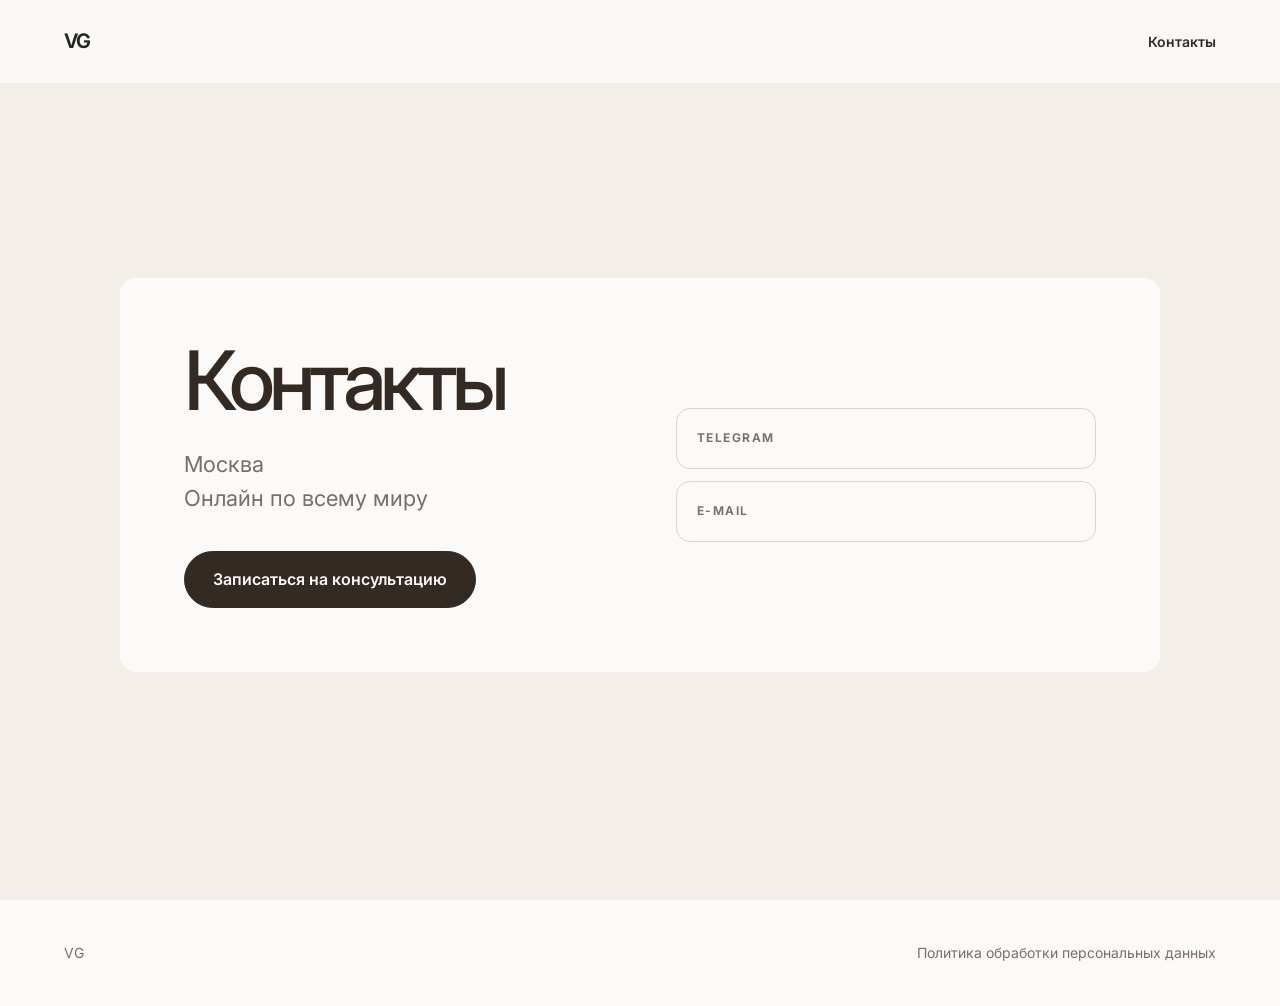
==== commit f2f35f3d: "Make visible copy literal to brief" ====
--- a/contacts.html
+++ b/contacts.html
@@ -3,8 +3,7 @@
   <head>
     <meta charset="utf-8" />
     <meta name="viewport" content="width=device-width, initial-scale=1" />
-    <meta name="description" content="Запись на консультацию к Веронике Галановой." />
-    <title>Контакты | Вероника Галанова</title>
+    <title>Контакты</title>
     <link rel="preconnect" href="https://fonts.googleapis.com" />
     <link rel="preconnect" href="https://fonts.gstatic.com" crossorigin />
     <link href="https://fonts.googleapis.com/css2?family=Inter:wght@400;450;500;600;700&display=swap" rel="stylesheet" />
@@ -12,51 +11,31 @@
   </head>
   <body>
     <header class="site-header">
-      <a class="logo" href="index.html" aria-label="Вероника Галанова">VG</a>
-      <nav class="nav" aria-label="Навигация">
-        <a href="index.html#formats">Форматы</a>
-        <a href="index.html#approach">Подход</a>
-        <a href="index.html#experience">Опыт</a>
-        <a href="index.html#faq">FAQ</a>
-      </nav>
-      <a class="small-link" href="index.html">На главную</a>
+      <a class="logo" href="index.html" aria-label="VG">VG</a>
+      <a class="small-link" href="index.html">Контакты</a>
     </header>
 
     <main class="contact-page">
       <section class="contact-panel">
         <div>
-          <p class="overline">Запись на консультацию</p>
-          <h1>Выберите удобный способ связи</h1>
-          <p class="lead">Напишите коротко, с каким запросом хотите прийти. Можно начать с бесплатного созвона на 5–10 минут.</p>
+          <h1>Контакты</h1>
+          <p class="lead">Москва<br />Онлайн по всему миру</p>
+          <a class="button" href="contacts.html">Записаться на консультацию</a>
         </div>
 
-        <div class="contact-methods" aria-label="Способы связи">
-          <a class="contact-method" href="mailto:info@veronikagalanova.ru" target="_blank" rel="noopener">
-            <span>Email</span>
-            <strong>info@veronikagalanova.ru</strong>
-            <small>Для вопросов и записи</small>
-          </a>
+        <div class="contact-methods" aria-label="Контакты">
           <a class="contact-method" href="https://t.me/veronika_galanova" target="_blank" rel="noopener">
             <span>Telegram</span>
-            <strong>@veronika_galanova</strong>
-            <small>Быстрый способ написать лично</small>
           </a>
-          <a class="contact-method" href="https://wa.me/79855229792" target="_blank" rel="noopener">
-            <span>WhatsApp</span>
-            <strong>+7 985 522-97-92</strong>
-            <small>Сообщение в мессенджер</small>
-          </a>
-          <a class="contact-method" href="https://max.ru/" target="_blank" rel="noopener">
-            <span>MAX</span>
-            <strong>+7 985 522-97-92</strong>
-            <small>Напишите в MAX по номеру телефона</small>
+          <a class="contact-method" href="mailto:info@veronikagalanova.ru" target="_blank" rel="noopener">
+            <span>E-mail</span>
           </a>
         </div>
       </section>
     </main>
 
     <footer class="footer">
-      <div>VG / Вероника Галанова</div>
+      <div>VG</div>
       <a href="privacy.html">Политика обработки персональных данных</a>
     </footer>
   </body>
--- a/styles.css
+++ b/styles.css
@@ -133,6 +133,10 @@
   line-height: 0.94;
 }
 
+h1 span {
+  display: block;
+}
+
 .roles {
   margin-bottom: 34px;
   color: var(--graphite);
@@ -186,12 +190,13 @@
 
 .hero-image figcaption {
   position: absolute;
-  right: 24px;
+  right: 22px;
   bottom: 24px;
   max-width: 230px;
-  border-radius: 999px;
-  padding: 12px 18px;
-  background: rgba(251, 250, 248, 0.82);
+  border: 1px solid rgba(221, 211, 201, 0.72);
+  border-radius: 14px;
+  padding: 14px 18px;
+  background: rgba(251, 250, 248, 0.86);
   color: var(--brown);
   font-size: 14px;
   backdrop-filter: blur(14px);
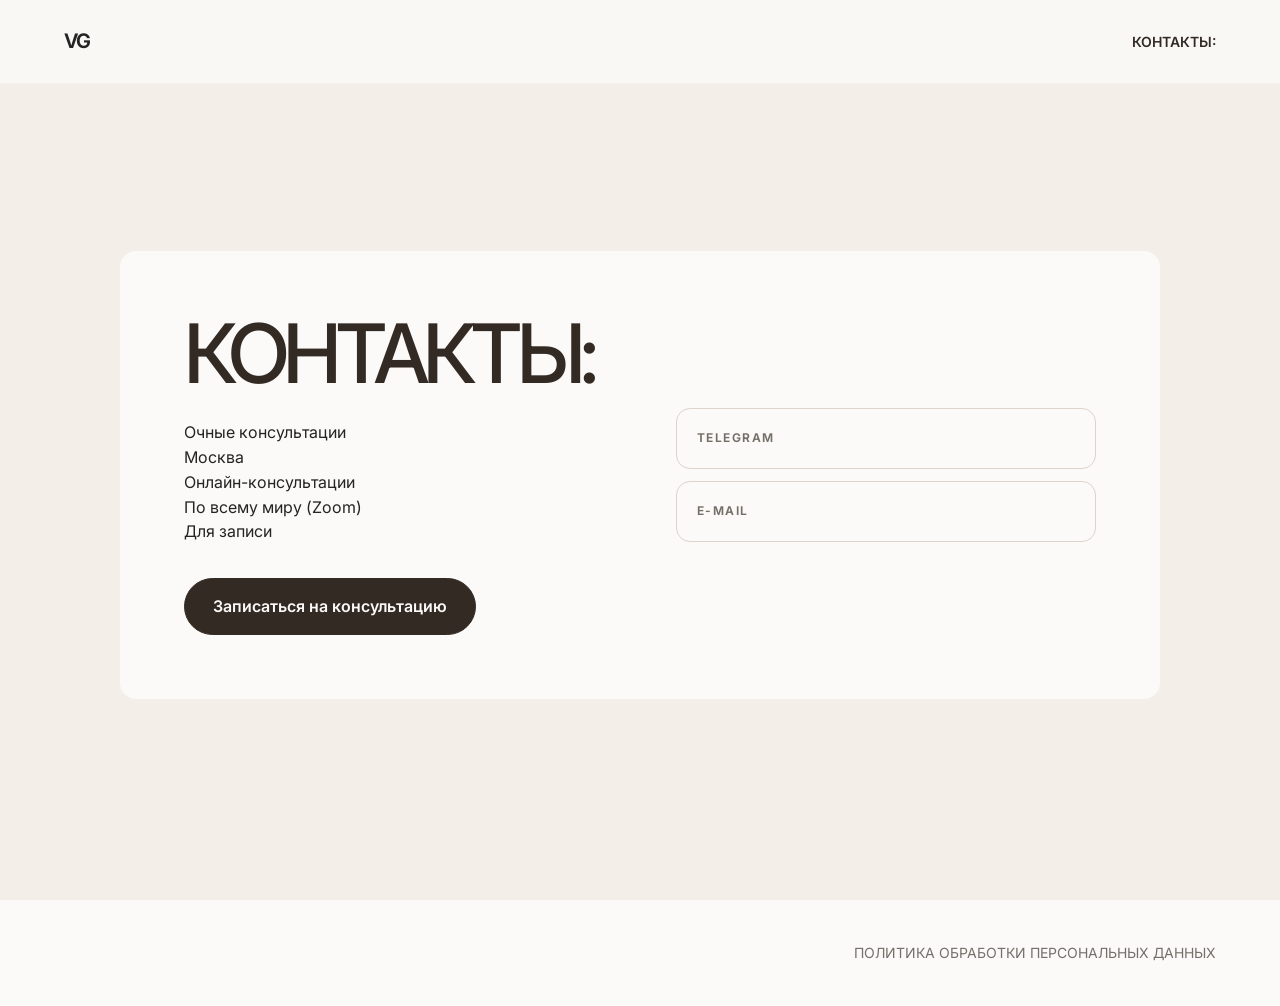
==== commit fcdf5721: "Apply provided copy and select new photos" ====
--- a/contacts.html
+++ b/contacts.html
@@ -12,14 +12,20 @@
   <body>
     <header class="site-header">
       <a class="logo" href="index.html" aria-label="VG">VG</a>
-      <a class="small-link" href="index.html">Контакты</a>
+      <a class="small-link" href="index.html">КОНТАКТЫ:</a>
     </header>
 
     <main class="contact-page">
       <section class="contact-panel">
         <div>
-          <h1>Контакты</h1>
-          <p class="lead">Москва<br />Онлайн по всему миру</p>
+          <h1>КОНТАКТЫ:</h1>
+          <div class="contact-lines">
+            <span>Очные консультации</span>
+            <span>Москва</span>
+            <span>Онлайн-консультации</span>
+            <span>По всему миру (Zoom)</span>
+            <span>Для записи</span>
+          </div>
           <a class="button" href="contacts.html">Записаться на консультацию</a>
         </div>
 
@@ -35,8 +41,8 @@
     </main>
 
     <footer class="footer">
-      <div>VG</div>
-      <a href="privacy.html">Политика обработки персональных данных</a>
+      <div></div>
+      <a href="privacy.html">ПОЛИТИКА ОБРАБОТКИ ПЕРСОНАЛЬНЫХ ДАННЫХ</a>
     </footer>
   </body>
 </html>
--- a/styles.css
+++ b/styles.css
@@ -25,6 +25,14 @@
   font-family: Inter, Helvetica, Arial, sans-serif;
   font-size: 16px;
   line-height: 1.55;
+}
+
+body::before {
+  position: fixed;
+  inset: 0;
+  z-index: -1;
+  background: linear-gradient(180deg, #dad9d4 0%, var(--white) 72%);
+  content: "";
 }
 
 img {
@@ -99,12 +107,35 @@
 }
 
 .hero {
-  display: grid;
+  position: relative;
   min-height: 100vh;
-  grid-template-columns: minmax(0, 0.92fr) minmax(360px, 520px);
-  gap: clamp(44px, 8vw, 110px);
-  align-items: center;
-  padding-top: 118px;
+  width: 100%;
+  display: block;
+  padding: 112px clamp(28px, 5vw, 92px) 0;
+  overflow: hidden;
+  background:
+    linear-gradient(90deg, #f8f7f4 0%, #ebe9e5 43%, #d9d8d3 68%, #d5d4cf 100%);
+}
+
+.hero::after {
+  position: absolute;
+  inset: 0;
+  pointer-events: none;
+  background:
+    linear-gradient(90deg, rgba(248, 247, 244, 0) 0%, rgba(248, 247, 244, 0) 38%, rgba(218, 217, 212, 0.34) 58%, rgba(218, 217, 212, 0) 76%),
+    linear-gradient(180deg, rgba(218, 217, 212, 0) 78%, var(--white) 100%);
+  content: "";
+}
+
+.hero-text {
+  position: relative;
+  z-index: 2;
+  display: flex;
+  min-height: calc(100vh - 112px);
+  max-width: 760px;
+  flex-direction: column;
+  justify-content: center;
+  padding-bottom: 5vh;
 }
 
 .overline {
@@ -127,7 +158,7 @@
 h1 {
   margin-bottom: 28px;
   color: var(--brown);
-  font-size: clamp(56px, 8vw, 112px);
+  font-size: clamp(56px, 7.2vw, 104px);
   font-weight: 500;
   letter-spacing: -0.065em;
   line-height: 0.94;
@@ -176,27 +207,53 @@
 }
 
 .hero-image {
-  position: relative;
+  position: absolute;
+  top: 112px;
+  right: 0;
+  bottom: 0;
+  z-index: 1;
+  display: flex;
+  align-items: flex-end;
+  justify-content: flex-end;
   margin: 0;
+  width: min(58vw, 980px);
+  overflow: hidden;
 }
 
 .hero-image img {
   width: 100%;
-  height: min(78vh, 760px);
-  border-radius: var(--radius);
+  height: 100%;
+  min-height: 0;
+  border-radius: 0;
   object-fit: cover;
-  object-position: center;
+  object-position: 48% 50%;
+  mix-blend-mode: normal;
+  filter: saturate(0.94) contrast(0.98) brightness(1.02);
+  -webkit-mask-image: linear-gradient(90deg, transparent 0%, rgba(0, 0, 0, 0.15) 8%, #000 24%);
+  mask-image: linear-gradient(90deg, transparent 0%, rgba(0, 0, 0, 0.15) 8%, #000 24%);
+}
+
+.hero-integrated::before {
+  position: absolute;
+  inset: 0;
+  z-index: 2;
+  pointer-events: none;
+  background:
+    linear-gradient(90deg, #ebe9e5 0%, rgba(218, 217, 212, 0.5) 12%, rgba(218, 217, 212, 0) 31%),
+    linear-gradient(180deg, rgba(218, 217, 212, 0) 78%, var(--white) 100%);
+  content: "";
 }
 
 .hero-image figcaption {
   position: absolute;
-  right: 22px;
-  bottom: 24px;
+  z-index: 3;
+  right: clamp(16px, 3vw, 56px);
+  bottom: clamp(24px, 5vw, 72px);
   max-width: 230px;
   border: 1px solid rgba(221, 211, 201, 0.72);
   border-radius: 14px;
   padding: 14px 18px;
-  background: rgba(251, 250, 248, 0.86);
+  background: rgba(251, 250, 248, 0.9);
   color: var(--brown);
   font-size: 14px;
   backdrop-filter: blur(14px);
@@ -255,9 +312,6 @@
 }
 
 .timeline-item {
-  display: grid;
-  grid-template-columns: 82px minmax(0, 1fr);
-  gap: 28px;
   padding: 36px 0;
 }
 
@@ -710,7 +764,24 @@
   }
 
   .hero-image {
+    position: relative;
+    top: auto;
+    right: auto;
+    bottom: auto;
     order: -1;
+    width: 100%;
+  }
+
+  .hero {
+    width: min(1200px, calc(100% - 44px));
+    display: grid;
+    padding: 118px 0 0;
+    background: transparent;
+  }
+
+  .hero-text {
+    min-height: auto;
+    padding-bottom: 0;
   }
 
   .tabs {
@@ -746,6 +817,11 @@
   .pause img,
   .contact-section img {
     height: 480px;
+    min-height: 0;
+    border-radius: var(--radius);
+    mix-blend-mode: normal;
+    -webkit-mask-image: none;
+    mask-image: none;
   }
 
   .intro-cards {
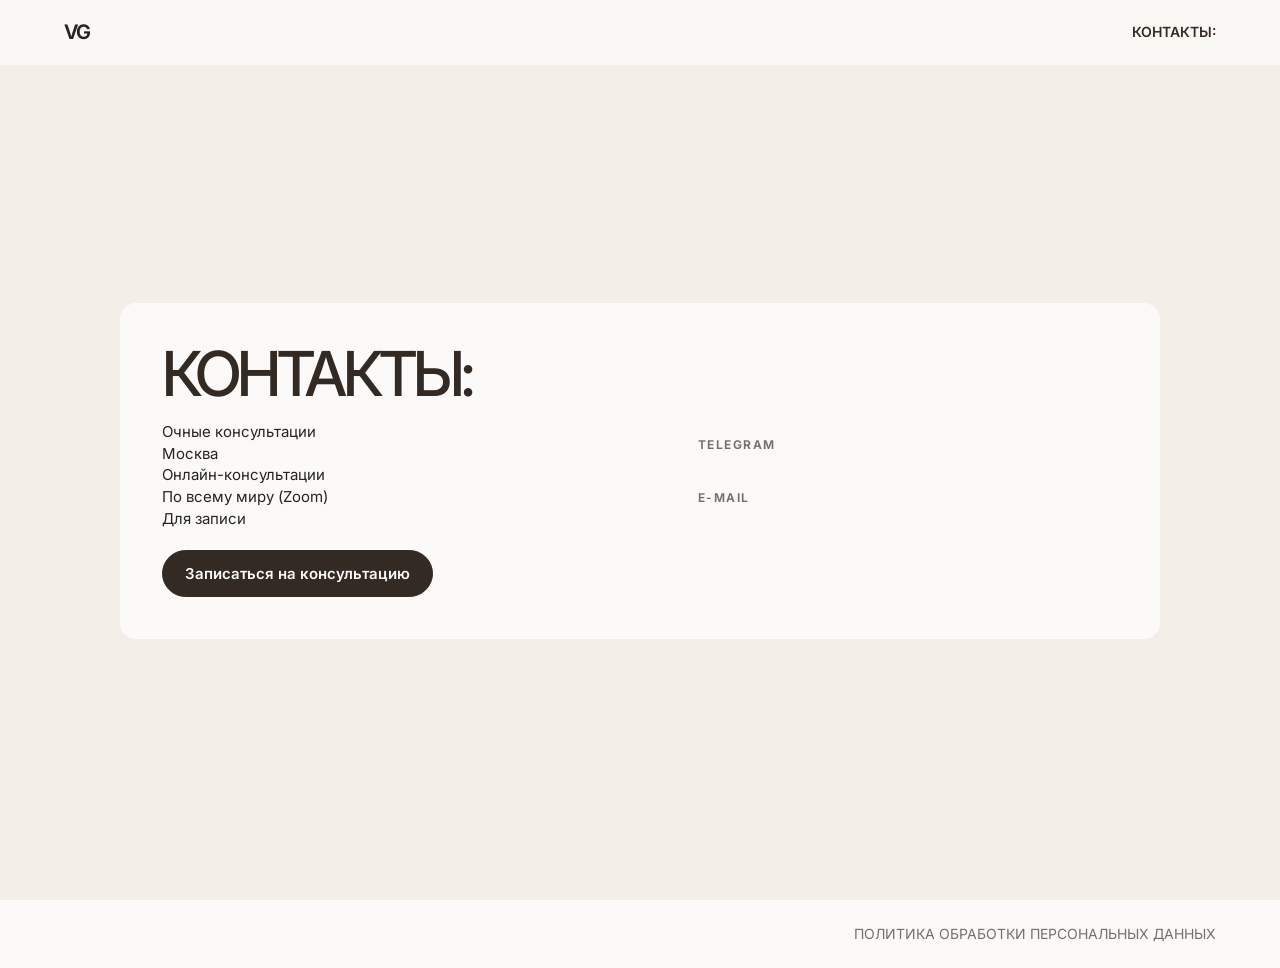
==== commit 26368336: "Compact layout and update CTA links" ====
--- a/contacts.html
+++ b/contacts.html
@@ -26,7 +26,7 @@
             <span>По всему миру (Zoom)</span>
             <span>Для записи</span>
           </div>
-          <a class="button" href="contacts.html">Записаться на консультацию</a>
+          <a class="button" href="https://t.me/veronika_galanova" target="_blank" rel="noopener">Записаться на консультацию</a>
         </div>
 
         <div class="contact-methods" aria-label="Контакты">
--- a/styles.css
+++ b/styles.css
@@ -23,8 +23,8 @@
   background: var(--white);
   color: var(--graphite);
   font-family: Inter, Helvetica, Arial, sans-serif;
-  font-size: 16px;
-  line-height: 1.55;
+  font-size: 15px;
+  line-height: 1.45;
 }
 
 body::before {
@@ -61,7 +61,7 @@
   align-items: center;
   justify-content: space-between;
   gap: 28px;
-  padding: 26px clamp(22px, 5vw, 72px);
+  padding: 18px clamp(22px, 5vw, 72px);
   background: rgba(251, 250, 248, 0.82);
   backdrop-filter: blur(18px);
 }
@@ -103,15 +103,15 @@
 .screen {
   width: min(1200px, calc(100% - 44px));
   margin: 0 auto;
-  padding: clamp(120px, 14vw, 178px) 0;
+  padding: clamp(42px, 5vw, 72px) 0;
 }
 
 .hero {
   position: relative;
-  min-height: 100vh;
+  min-height: 86vh;
   width: 100%;
   display: block;
-  padding: 112px clamp(28px, 5vw, 92px) 0;
+  padding: 76px clamp(28px, 5vw, 92px) 0;
   overflow: hidden;
   background:
     linear-gradient(90deg, #f8f7f4 0%, #ebe9e5 43%, #d9d8d3 68%, #d5d4cf 100%);
@@ -131,7 +131,7 @@
   position: relative;
   z-index: 2;
   display: flex;
-  min-height: calc(100vh - 112px);
+  min-height: calc(86vh - 76px);
   max-width: 760px;
   flex-direction: column;
   justify-content: center;
@@ -156,9 +156,9 @@
 }
 
 h1 {
-  margin-bottom: 28px;
-  color: var(--brown);
-  font-size: clamp(56px, 7.2vw, 104px);
+  margin-bottom: 18px;
+  color: var(--brown);
+  font-size: clamp(44px, 5.8vw, 82px);
   font-weight: 500;
   letter-spacing: -0.065em;
   line-height: 0.94;
@@ -169,9 +169,9 @@
 }
 
 .roles {
-  margin-bottom: 34px;
+  margin-bottom: 20px;
   color: var(--graphite);
-  font-size: clamp(24px, 3vw, 38px);
+  font-size: clamp(20px, 2.2vw, 30px);
   font-weight: 450;
   letter-spacing: -0.04em;
   line-height: 1.12;
@@ -180,20 +180,20 @@
 .lead,
 .hero-lead {
   max-width: 650px;
-  margin-bottom: 36px;
-  color: var(--muted);
-  font-size: clamp(18px, 2vw, 22px);
-  line-height: 1.55;
+  margin-bottom: 22px;
+  color: var(--muted);
+  font-size: clamp(16px, 1.5vw, 19px);
+  line-height: 1.45;
 }
 
 .button {
   display: inline-flex;
-  min-height: 54px;
+  min-height: 46px;
   align-items: center;
   justify-content: center;
   border: 1px solid var(--brown);
   border-radius: 999px;
-  padding: 15px 28px;
+  padding: 12px 22px;
   background: var(--brown);
   color: var(--white);
   font-weight: 600;
@@ -208,7 +208,7 @@
 
 .hero-image {
   position: absolute;
-  top: 112px;
+  top: 76px;
   right: 0;
   bottom: 0;
   z-index: 1;
@@ -263,20 +263,22 @@
   display: grid;
   grid-template-columns: repeat(3, minmax(0, 1fr));
   gap: 18px;
+  padding-top: clamp(58px, 7vw, 96px);
+  padding-bottom: clamp(58px, 7vw, 96px);
 }
 
 .quiet-card {
-  min-height: 350px;
+  min-height: 230px;
   border: 1px solid var(--line);
   border-radius: var(--radius);
-  padding: clamp(28px, 4vw, 44px);
+  padding: clamp(20px, 3vw, 30px);
   background: #fffdfb;
 }
 
 .quiet-card h2 {
-  margin-bottom: 28px;
-  color: var(--brown);
-  font-size: 28px;
+  margin-bottom: 16px;
+  color: var(--brown);
+  font-size: 22px;
   font-weight: 500;
   letter-spacing: -0.04em;
   line-height: 1.12;
@@ -297,9 +299,9 @@
 
 .section-title {
   max-width: 780px;
-  margin-bottom: clamp(42px, 6vw, 72px);
-  color: var(--brown);
-  font-size: clamp(36px, 5vw, 68px);
+  margin-bottom: clamp(20px, 3vw, 32px);
+  color: var(--brown);
+  font-size: clamp(30px, 3.7vw, 50px);
   font-weight: 500;
   letter-spacing: -0.06em;
   line-height: 1.02;
@@ -312,7 +314,7 @@
 }
 
 .timeline-item {
-  padding: 36px 0;
+  padding: 16px 0;
 }
 
 .timeline-item + .timeline-item {
@@ -327,9 +329,9 @@
 
 .timeline h3,
 .tab-panel h3 {
-  margin-bottom: 8px;
-  color: var(--brown);
-  font-size: clamp(28px, 3vw, 42px);
+  margin-bottom: 6px;
+  color: var(--brown);
+  font-size: clamp(23px, 2.4vw, 32px);
   font-weight: 500;
   letter-spacing: -0.05em;
   line-height: 1.06;
@@ -352,7 +354,7 @@
   cursor: pointer;
   border: 1px solid var(--line);
   border-radius: 999px;
-  padding: 14px 18px;
+  padding: 10px 14px;
   background: transparent;
   color: var(--muted);
   text-align: center;
@@ -374,8 +376,8 @@
 .tab-panel {
   display: none;
   grid-template-columns: minmax(0, 0.82fr) minmax(300px, 0.9fr);
-  gap: clamp(36px, 7vw, 86px);
-  padding: clamp(30px, 5vw, 62px);
+  gap: clamp(22px, 4vw, 52px);
+  padding: clamp(18px, 3vw, 34px);
   animation: fadeUp 0.32s ease both;
 }
 
@@ -389,7 +391,7 @@
 }
 
 .tab-panel h4 {
-  margin-bottom: 18px;
+  margin-bottom: 10px;
   color: var(--brown);
   font-size: 16px;
   font-weight: 650;
@@ -397,7 +399,7 @@
 
 .clean-list,
 .two-column-list {
-  margin: 0 0 30px;
+  margin: 0 0 16px;
   padding-left: 20px;
   color: var(--muted);
 }
@@ -410,8 +412,8 @@
 .mini-grid,
 .compact-grid {
   display: grid;
-  gap: 10px;
-  margin-bottom: 30px;
+  gap: 8px;
+  margin-bottom: 16px;
 }
 
 .mini-grid {
@@ -420,9 +422,9 @@
 
 .mini-grid div,
 .compact-grid span {
-  border: 1px solid var(--line);
-  border-radius: 12px;
-  padding: 18px;
+  border: 0;
+  border-radius: 0;
+  padding: 0;
 }
 
 .mini-grid strong {
@@ -465,9 +467,9 @@
 }
 
 .principles span {
-  padding: 26px 0;
-  color: var(--brown);
-  font-size: 22px;
+  padding: 14px 0;
+  color: var(--brown);
+  font-size: 18px;
   font-weight: 500;
   letter-spacing: -0.035em;
 }
@@ -480,7 +482,7 @@
 .figures strong {
   display: block;
   color: var(--brown);
-  font-size: clamp(62px, 9vw, 118px);
+  font-size: clamp(38px, 5vw, 68px);
   font-weight: 450;
   letter-spacing: -0.08em;
   line-height: 0.9;
@@ -501,7 +503,7 @@
   display: grid;
   grid-template-columns: 240px minmax(0, 1fr);
   gap: 28px;
-  padding: 30px 0;
+  padding: 16px 0;
 }
 
 .education-list span {
@@ -519,7 +521,7 @@
 .pause img,
 .contact-section img {
   width: 100%;
-  height: 640px;
+  height: 500px;
   border-radius: var(--radius);
   object-fit: cover;
 }
@@ -527,7 +529,7 @@
 .pause p {
   max-width: 560px;
   color: var(--brown);
-  font-size: clamp(28px, 4vw, 52px);
+  font-size: clamp(22px, 2.8vw, 34px);
   letter-spacing: -0.06em;
   line-height: 1.08;
 }
@@ -535,7 +537,7 @@
 .wide-text {
   max-width: 760px;
   margin-bottom: 42px;
-  font-size: 20px;
+  font-size: 17px;
 }
 
 .documents {
@@ -546,10 +548,10 @@
 
 .documents button {
   cursor: pointer;
-  min-height: 180px;
-  border: 1px solid var(--line);
+  min-height: 90px;
+  border: 0;
   border-radius: var(--radius);
-  padding: 24px;
+  padding: 0;
   background: #fffdfb;
   color: var(--brown);
   text-align: left;
@@ -571,16 +573,16 @@
 
 .faq summary {
   cursor: pointer;
-  padding: 28px 0;
-  color: var(--brown);
-  font-size: 22px;
+  padding: 16px 0;
+  color: var(--brown);
+  font-size: 18px;
   font-weight: 500;
   letter-spacing: -0.035em;
 }
 
 .faq p {
   max-width: 680px;
-  margin-bottom: 30px;
+  margin-bottom: 16px;
 }
 
 .contact-section {
@@ -592,13 +594,13 @@
 
 .contact-lines {
   display: grid;
-  margin-bottom: 34px;
+  margin-bottom: 20px;
 }
 
 .contact-lines a {
-  padding: 20px 0;
-  color: var(--brown);
-  font-size: 20px;
+  padding: 12px 0;
+  color: var(--brown);
+  font-size: 17px;
   letter-spacing: -0.035em;
 }
 
@@ -606,7 +608,7 @@
   display: flex;
   justify-content: space-between;
   gap: 24px;
-  padding: 42px clamp(22px, 5vw, 72px);
+  padding: 24px clamp(22px, 5vw, 72px);
   color: var(--muted);
   font-size: 14px;
 }
@@ -652,7 +654,7 @@
   display: grid;
   min-height: 100vh;
   place-items: center;
-  padding: 120px 22px 70px;
+  padding: 90px 22px 48px;
   background: var(--milk);
 }
 
@@ -663,12 +665,12 @@
   gap: clamp(36px, 7vw, 86px);
   align-items: center;
   border-radius: var(--radius);
-  padding: clamp(30px, 5vw, 64px);
+  padding: clamp(22px, 4vw, 42px);
   background: var(--white);
 }
 
 .contact-panel h1 {
-  font-size: clamp(44px, 7vw, 82px);
+  font-size: clamp(36px, 5vw, 62px);
 }
 
 .contact-methods {
@@ -679,9 +681,9 @@
 .contact-method {
   display: grid;
   gap: 6px;
-  border: 1px solid var(--line);
+  border: 0;
   border-radius: 14px;
-  padding: 20px;
+  padding: 12px 0;
   transition: transform 0.2s ease, border-color 0.2s ease;
 }
 
@@ -711,11 +713,11 @@
 .policy {
   width: min(860px, calc(100% - 44px));
   margin: 0 auto;
-  padding: 140px 0 100px;
+  padding: 100px 0 70px;
 }
 
 .policy h1 {
-  font-size: clamp(42px, 6vw, 78px);
+  font-size: clamp(34px, 5vw, 58px);
 }
 
 .policy h2 {
@@ -798,7 +800,7 @@
 @media (max-width: 640px) {
   .screen {
     width: min(100% - 30px, 1200px);
-    padding: 88px 0;
+    padding: 58px 0;
   }
 
   .hero {
